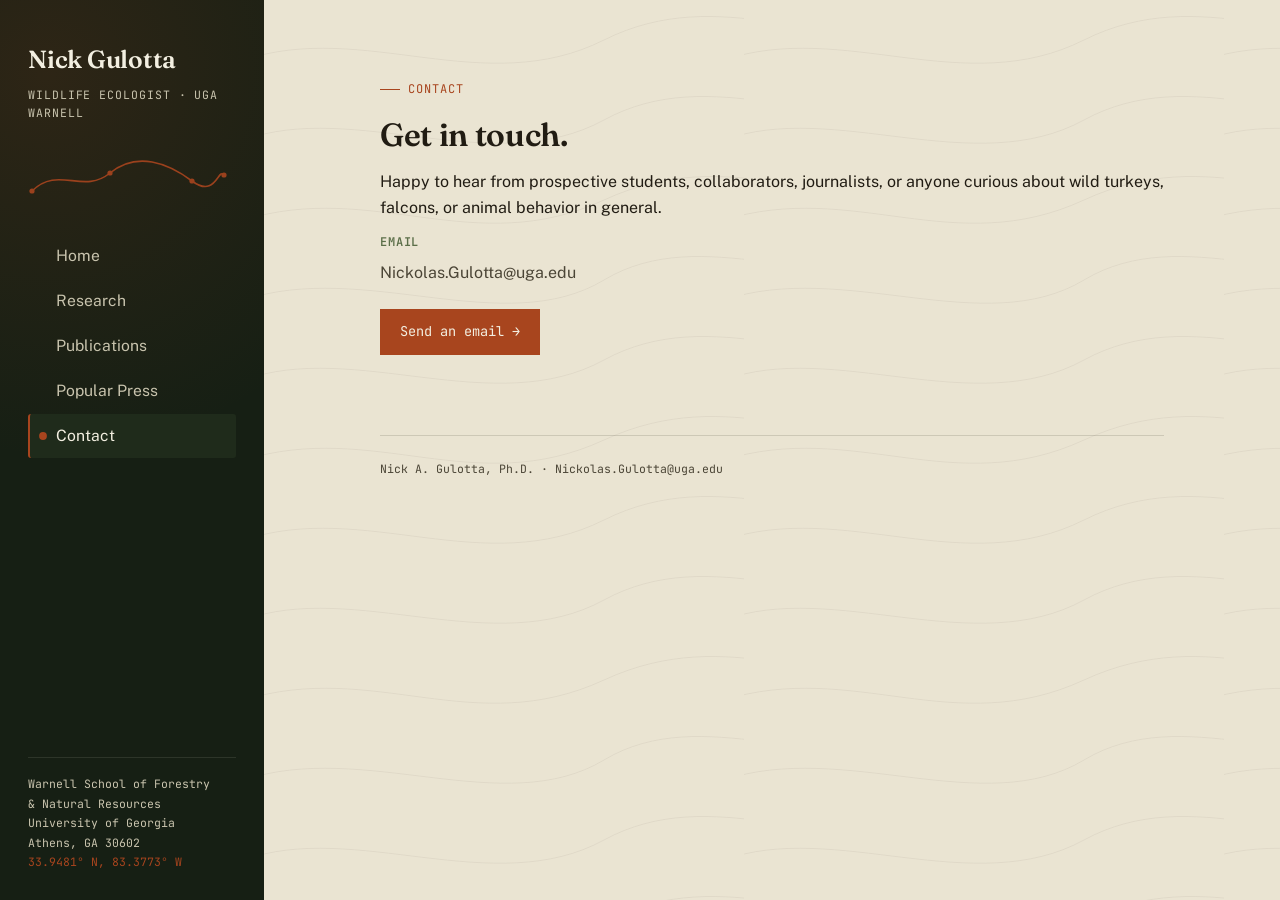
==== contact.html @ 455089d5 "Add files via upload" ====
<!DOCTYPE html>
<html lang="en">
<head>
<meta charset="UTF-8">
<meta name="viewport" content="width=device-width, initial-scale=1.0">
<title>Contact — Nick Gulotta</title>
<link rel="preconnect" href="https://fonts.googleapis.com">
<link rel="preconnect" href="https://fonts.gstatic.com" crossorigin>
<link href="https://fonts.googleapis.com/css2?family=Fraunces:opsz,wght@9..144,400;9..144,500;9..144,600;9..144,700&family=Public+Sans:wght@400;500;600&family=JetBrains+Mono:wght@400;500&display=swap" rel="stylesheet">
<link rel="stylesheet" href="styles.css">
</head>
<body>
<div class="shell">

  <aside class="sidebar">
    <div class="brand">
      <span class="brand-name">Nick Gulotta</span>
      <span class="brand-role">Wildlife Ecologist · UGA Warnell</span>
    </div>
    <button class="nav-toggle" aria-expanded="false">Menu ▾</button>

    <div class="sidebar-track" aria-hidden="true">
      <svg width="200" height="46" viewBox="0 0 200 46" xmlns="http://www.w3.org/2000/svg">
        <path class="track-path" style="stroke-dasharray:220;stroke-dashoffset:220;" d="M4 36 C 30 10, 55 40, 82 18 S 140 8, 164 26 S 190 12, 196 20" stroke="#A8451E" stroke-width="1.4" fill="none" stroke-linecap="round"/>
        <circle class="track-dot" style="animation-delay:.3s" cx="4" cy="36" r="2.6"/>
        <circle class="track-dot" style="animation-delay:.9s" cx="82" cy="18" r="2.6"/>
        <circle class="track-dot" style="animation-delay:1.5s" cx="164" cy="26" r="2.6"/>
        <circle class="track-dot" style="animation-delay:2s" cx="196" cy="20" r="2.6"/>
      </svg>
    </div>

    <nav class="primary-nav" aria-label="Primary">
      <ul>
        <li><a href="index.html"><span class="wp"></span>Home</a></li>
        <li><a href="research.html"><span class="wp"></span>Research</a></li>
        <li><a href="publications.html"><span class="wp"></span>Publications</a></li>
        <li><a href="press.html"><span class="wp"></span>Popular Press</a></li>
        <li><a href="contact.html" class="active"><span class="wp"></span>Contact</a></li>
      </ul>
    </nav>

    <div class="sidebar-foot">
      Warnell School of Forestry<br>&amp; Natural Resources<br>
      University of Georgia<br>
      Athens, GA 30602<br>
      <span class="coord">33.9481° N, 83.3773° W</span>
    </div>
  </aside>

  <main>
    <div class="page">

      <span class="eyebrow">Contact</span>
      <h1>Get in touch.</h1>
      <p class="lede">Happy to hear from prospective students, collaborators, journalists, or anyone curious about wild turkeys, falcons, or animal behavior in general.</p>

      <div class="contact-block">
        <h3>Email</h3>
        <p>Nickolas.Gulotta@uga.edu</p>
        <a class="btn" href="mailto:Nickolas.Gulotta@uga.edu">Send an email →</a>
      </div>

      <footer class="page-foot">
        Nick A. Gulotta, Ph.D. · Nickolas.Gulotta@uga.edu
      </footer>

    </div>
  </main>
</div>
<script src="script.js"></script>
</body>
</html>
---- styles.css ----
/* ============================================================
   Nick A. Gulotta — Wildlife Ecologist
   Design system: field journal + GPS telemetry
   ============================================================ */

:root{
  /* color */
  --pine:        #161F14;   /* sidebar / dark ground */
  --pine-2:      #1F2B1B;   /* hover on dark */
  --pine-line:   rgba(243,239,225,0.10);
  --paper:       #EAE4D2;   /* main content ground */
  --paper-2:     #DED5BB;   /* card ground */
  --paper-3:     #E2DBC5;
  --ink:         #211C13;   /* text on paper */
  --ink-soft:    #4B4536;   /* secondary text on paper */
  --cream:       #F3EFE1;   /* text on dark */
  --cream-soft:  #C9C4AE;   /* secondary text on dark */
  --rust:        #A8451E;   /* primary accent */
  --rust-2:      #8C3717;   /* accent hover / deep */
  --moss:        #5B6E48;   /* secondary accent */
  --line:        rgba(33,28,19,0.14);

  /* type */
  --font-display: "Fraunces", "Iowan Old Style", Georgia, serif;
  --font-body: "Public Sans", -apple-system, BlinkMacSystemFont, "Segoe UI", sans-serif;
  --font-mono: "JetBrains Mono", ui-monospace, "SFMono-Regular", Menlo, monospace;

  --sidebar-w: 264px;

  --contour: url('data:image/svg+xml;utf8,<svg xmlns="http://www.w3.org/2000/svg" width="480" height="480"><g fill="none" stroke="%23211C13" stroke-opacity="0.05" stroke-width="1"><path d="M-20 60 C 100 20, 220 100, 340 40 S 560 60, 640 10"/><path d="M-20 140 C 90 100, 230 180, 340 120 S 560 140, 640 90"/><path d="M-20 220 C 110 180, 210 260, 340 200 S 560 220, 640 170"/><path d="M-20 300 C 100 260, 240 340, 340 280 S 560 300, 640 250"/><path d="M-20 380 C 90 340, 230 420, 340 360 S 560 380, 640 330"/><path d="M-20 460 C 110 420, 210 500, 340 440 S 560 460, 640 410"/></g></svg>');
}

*, *::before, *::after{ box-sizing: border-box; }
html{ scroll-behavior: smooth; }
body{
  margin: 0;
  background: var(--paper);
  color: var(--ink);
  font-family: var(--font-body);
  font-size: 16px;
  line-height: 1.6;
  -webkit-font-smoothing: antialiased;
}
img{ max-width: 100%; display: block; }
a{ color: var(--rust); text-decoration: none; }
a:hover{ color: var(--rust-2); text-decoration: underline; }
a:focus-visible, button:focus-visible{
  outline: 2px solid var(--rust);
  outline-offset: 2px;
}
h1,h2,h3,h4{
  font-family: var(--font-display);
  font-weight: 600;
  color: var(--ink);
  line-height: 1.12;
  margin: 0 0 0.5em;
  letter-spacing: -0.01em;
}
p{ margin: 0 0 1em; }
.mono{ font-family: var(--font-mono); }

/* ---------- layout shell ---------- */
.shell{
  display: grid;
  grid-template-columns: var(--sidebar-w) 1fr;
  min-height: 100vh;
}

/* ---------- sidebar ---------- */
.sidebar{
  background: var(--pine);
  color: var(--cream);
  padding: 40px 28px 28px;
  position: sticky;
  top: 0;
  height: 100vh;
  display: flex;
  flex-direction: column;
  background-image:
    radial-gradient(circle at 18% 8%, rgba(168,69,30,0.16), transparent 45%);
}
.brand{
  display: block;
  margin-bottom: 6px;
}
.brand-name{
  font-family: var(--font-display);
  font-size: 1.55rem;
  font-weight: 600;
  color: var(--cream);
  letter-spacing: -0.01em;
}
.brand-role{
  display: block;
  font-family: var(--font-mono);
  font-size: 0.72rem;
  letter-spacing: 0.08em;
  text-transform: uppercase;
  color: var(--cream-soft);
  margin-top: 6px;
}
.sidebar-track{ margin: 26px 0 8px; opacity: 0.9; }

nav.primary-nav{
  margin-top: 18px;
  flex: 1;
}
nav.primary-nav ul{
  list-style: none;
  margin: 0; padding: 0;
}
nav.primary-nav li + li{ margin-top: 2px; }
nav.primary-nav a{
  display: flex;
  align-items: center;
  gap: 10px;
  color: var(--cream-soft);
  font-size: 0.98rem;
  padding: 9px 10px;
  border-radius: 3px;
  text-decoration: none;
  transition: color .15s ease, background .15s ease, padding-left .15s ease;
  border-left: 2px solid transparent;
}
nav.primary-nav a .wp{
  width: 6px; height: 6px; border-radius: 50%;
  background: transparent;
  flex: none;
  transition: background .15s ease, transform .15s ease;
}
nav.primary-nav a:hover{
  color: var(--cream);
  background: var(--pine-2);
  text-decoration: none;
}
nav.primary-nav a.active{
  color: var(--cream);
  border-left-color: var(--rust);
  background: var(--pine-2);
}
nav.primary-nav a.active .wp{
  background: var(--rust);
  transform: scale(1.3);
}

.sidebar-foot{
  border-top: 1px solid var(--pine-line);
  padding-top: 16px;
  font-family: var(--font-mono);
  font-size: 0.72rem;
  color: var(--cream-soft);
  line-height: 1.7;
}
.sidebar-foot .coord{ color: var(--rust); }

/* mobile nav toggle */
.nav-toggle{ display: none; }

/* ---------- main content ---------- */
main{
  position: relative;
  background-color: var(--paper);
  background-image: var(--contour);
  background-size: 480px 480px;
}
.page{
  max-width: 880px;
  margin: 0 auto;
  padding: 72px 48px 120px;
}
.page.wide{ max-width: 1000px; }

.eyebrow{
  display: inline-flex;
  align-items: center;
  gap: 8px;
  font-family: var(--font-mono);
  font-size: 0.75rem;
  letter-spacing: 0.09em;
  text-transform: uppercase;
  color: var(--rust);
  margin-bottom: 18px;
}
.eyebrow::before{
  content: "";
  width: 20px; height: 1px;
  background: var(--rust);
}

.hero h1{
  font-size: clamp(2.1rem, 3.4vw, 3.15rem);
  max-width: 15ch;
}
.hero .lede{
  font-size: 1.15rem;
  color: var(--ink-soft);
  max-width: 56ch;
  margin-top: 18px;
}

/* stat row */
.stats{
  display: grid;
  grid-template-columns: repeat(3, 1fr);
  gap: 1px;
  background: var(--line);
  border: 1px solid var(--line);
  margin: 48px 0 8px;
}
.stat{
  background: var(--paper);
  padding: 22px 20px;
}
.stat .num{
  font-family: var(--font-display);
  font-size: 2.1rem;
  color: var(--rust);
  display: block;
}
.stat .label{
  font-family: var(--font-mono);
  font-size: 0.72rem;
  text-transform: uppercase;
  letter-spacing: 0.06em;
  color: var(--ink-soft);
}

/* section */
.section{ margin-top: 64px; }
.section-head{
  display: flex;
  align-items: baseline;
  justify-content: space-between;
  gap: 16px;
  border-bottom: 1px solid var(--line);
  padding-bottom: 12px;
  margin-bottom: 28px;
}
.section-head h2{ font-size: 1.5rem; }
.section-head .count{
  font-family: var(--font-mono);
  font-size: 0.78rem;
  color: var(--ink-soft);
}

/* card */
.card{
  background: var(--paper-2);
  border: 1px solid var(--line);
  padding: 26px 28px;
}
.card + .card{ margin-top: 14px; }
.card h3{ font-size: 1.15rem; margin-bottom: 6px; }
.card .meta{
  font-family: var(--font-mono);
  font-size: 0.78rem;
  color: var(--moss);
  margin-bottom: 10px;
}
.card p{ color: var(--ink-soft); margin-bottom: 0; }

.system-grid{
  display: grid;
  gap: 14px;
}

/* publication entries */
.pub{
  display: grid;
  grid-template-columns: 64px 1fr;
  gap: 20px;
  padding: 20px 0;
  border-bottom: 1px solid var(--line);
}
.pub:first-child{ padding-top: 0; }
.pub .year{
  font-family: var(--font-mono);
  color: var(--rust);
  font-size: 0.95rem;
  padding-top: 2px;
}
.pub h3{ font-size: 1.05rem; margin-bottom: 6px; font-family: var(--font-body); font-weight: 600;}
.pub .cite{ color: var(--ink-soft); margin-bottom: 6px; }
.pub .doi{ font-family: var(--font-mono); font-size: 0.82rem; }
.status-tag{
  display: inline-block;
  font-family: var(--font-mono);
  font-size: 0.68rem;
  text-transform: uppercase;
  letter-spacing: 0.05em;
  padding: 3px 8px;
  border: 1px solid var(--moss);
  color: var(--moss);
  margin-top: 6px;
}

/* press list */
.press-item{
  display: flex;
  justify-content: space-between;
  align-items: flex-start;
  gap: 20px;
  padding: 18px 0;
  border-bottom: 1px solid var(--line);
}
.press-item h3{ font-size: 1.02rem; margin-bottom: 4px; font-family: var(--font-body); font-weight: 600;}
.press-item .outlet{
  font-family: var(--font-mono);
  font-size: 0.78rem;
  color: var(--moss);
}
.press-item .yr{
  font-family: var(--font-mono);
  font-size: 0.85rem;
  color: var(--ink-soft);
  white-space: nowrap;
  padding-top: 2px;
}

/* tags */
.tags{ display: flex; flex-wrap: wrap; gap: 8px; margin-top: 6px;}
.tag{
  font-family: var(--font-mono);
  font-size: 0.72rem;
  padding: 4px 10px;
  border: 1px solid var(--line);
  color: var(--ink-soft);
}

/* contact */
.contact-grid{
  display: grid;
  grid-template-columns: 1fr 1fr;
  gap: 40px;
  margin-top: 40px;
}
.contact-block h3{
  font-family: var(--font-mono);
  font-size: 0.75rem;
  text-transform: uppercase;
  letter-spacing: 0.07em;
  color: var(--moss);
  margin-bottom: 10px;
}
.contact-block p{ color: var(--ink-soft); }
.btn{
  display: inline-flex;
  align-items: center;
  gap: 10px;
  background: var(--rust);
  color: var(--cream);
  font-family: var(--font-mono);
  font-size: 0.85rem;
  padding: 12px 20px;
  border: none;
  margin-top: 8px;
}
.btn:hover{ background: var(--rust-2); color: var(--cream); text-decoration:none; }

/* photos */
.figure{ margin: 28px 0 0; }
.figure img{
  width: 100%;
  height: auto;
  filter: saturate(0.92) contrast(1.02);
}
.figure figcaption{
  font-family: var(--font-mono);
  font-size: 0.75rem;
  color: var(--ink-soft);
  padding-top: 8px;
  border-top: 1px solid var(--line);
  margin-top: 8px;
}
.photo-strip{
  display: grid;
  grid-template-columns: repeat(3, 1fr);
  gap: 14px;
  margin: 40px 0 8px;
}
.photo-strip.cols-2{ grid-template-columns: repeat(2, 1fr); }
.photo-strip .ps-item{ overflow: hidden; }
.photo-strip img{
  width: 100%;
  height: 220px;
  object-fit: cover;
  display: block;
  filter: saturate(0.92) contrast(1.02);
  transition: transform .35s ease;
}
.photo-strip .ps-item:hover img{ transform: scale(1.04); }
.photo-strip .ps-cap{
  font-family: var(--font-mono);
  font-size: 0.72rem;
  color: var(--ink-soft);
  padding-top: 8px;
}
.hero-photo{
  margin-top: 40px;
  position: relative;
}
.hero-photo img{
  width: 100%;
  height: min(58vh, 480px);
  object-fit: cover;
  filter: saturate(0.9) contrast(1.03);
}
.hero-photo .hp-cap{
  font-family: var(--font-mono);
  font-size: 0.72rem;
  color: var(--ink-soft);
  padding-top: 8px;
}
@media (max-width: 880px){
  .photo-strip{ grid-template-columns: 1fr 1fr; }
  .photo-strip img{ height: 150px; }
}
@media (max-width: 560px){
  .photo-strip{ grid-template-columns: 1fr; }
}

footer.page-foot{
  border-top: 1px solid var(--line);
  margin-top: 80px;
  padding-top: 24px;
  font-family: var(--font-mono);
  font-size: 0.72rem;
  color: var(--ink-soft);
}

/* GPS track svg */
.track-hero{ margin: 8px 0 0; }
.track-path{
  fill: none;
  stroke: var(--rust);
  stroke-width: 1.6;
  stroke-linecap: round;
  stroke-dasharray: 900;
  stroke-dashoffset: 900;
  animation: draw 2.4s ease forwards .2s;
}
.track-dot{
  fill: var(--rust);
  opacity: 0;
  animation: fadein .4s ease forwards;
}
@keyframes draw{ to{ stroke-dashoffset: 0; } }
@keyframes fadein{ to{ opacity: 1; } }
@media (prefers-reduced-motion: reduce){
  .track-path{ animation: none; stroke-dashoffset: 0; }
  .track-dot{ animation: none; opacity: 1; }
}

/* ---------- responsive ---------- */
@media (max-width: 880px){
  .shell{ grid-template-columns: 1fr; }
  .sidebar{
    position: relative;
    height: auto;
    padding: 20px 24px;
    flex-direction: row;
    align-items: center;
    flex-wrap: wrap;
  }
  .brand{ flex: 1; margin-bottom:0; }
  .sidebar-track, .sidebar-foot{ display: none; }
  .nav-toggle{
    display: inline-flex;
    background: none;
    border: 1px solid var(--pine-line);
    color: var(--cream);
    font-family: var(--font-mono);
    font-size: 0.72rem;
    padding: 8px 12px;
    cursor: pointer;
  }
  nav.primary-nav{
    flex-basis: 100%;
    margin-top: 16px;
    max-height: 0;
    overflow: hidden;
    transition: max-height .25s ease;
  }
  nav.primary-nav.open{ max-height: 400px; }
  .page{ padding: 48px 22px 80px; }
  .stats{ grid-template-columns: 1fr; }
  .contact-grid{ grid-template-columns: 1fr; }
  .pub{ grid-template-columns: 1fr; gap: 4px; }
}
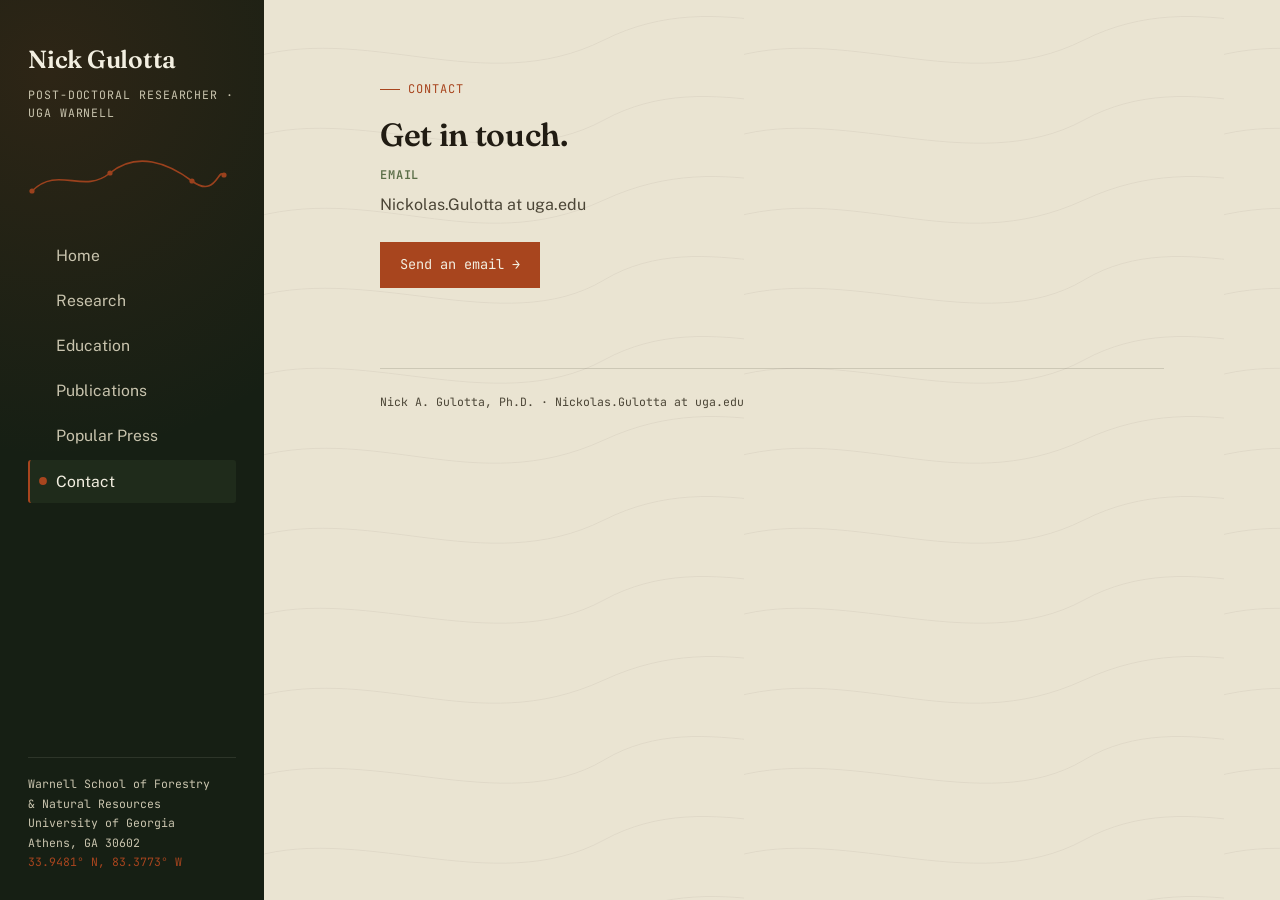
==== commit 7c010530: "Add files via upload" ====
--- a/contact.html
+++ b/contact.html
@@ -15,7 +15,7 @@
   <aside class="sidebar">
     <div class="brand">
       <span class="brand-name">Nick Gulotta</span>
-      <span class="brand-role">Wildlife Ecologist · UGA Warnell</span>
+      <span class="brand-role">Post-Doctoral Researcher · UGA Warnell</span>
     </div>
     <button class="nav-toggle" aria-expanded="false">Menu ▾</button>
 
@@ -33,6 +33,7 @@
       <ul>
         <li><a href="index.html"><span class="wp"></span>Home</a></li>
         <li><a href="research.html"><span class="wp"></span>Research</a></li>
+        <li><a href="education.html"><span class="wp"></span>Education</a></li>
         <li><a href="publications.html"><span class="wp"></span>Publications</a></li>
         <li><a href="press.html"><span class="wp"></span>Popular Press</a></li>
         <li><a href="contact.html" class="active"><span class="wp"></span>Contact</a></li>
@@ -52,16 +53,15 @@
 
       <span class="eyebrow">Contact</span>
       <h1>Get in touch.</h1>
-      <p class="lede">Happy to hear from prospective students, collaborators, journalists, or anyone curious about wild turkeys, falcons, or animal behavior in general.</p>
 
       <div class="contact-block">
         <h3>Email</h3>
-        <p>Nickolas.Gulotta@uga.edu</p>
+        <p>Nickolas.Gulotta at uga.edu</p>
         <a class="btn" href="mailto:Nickolas.Gulotta@uga.edu">Send an email →</a>
       </div>
 
       <footer class="page-foot">
-        Nick A. Gulotta, Ph.D. · Nickolas.Gulotta@uga.edu
+        Nick A. Gulotta, Ph.D. · Nickolas.Gulotta at uga.edu
       </footer>
 
     </div>
--- a/styles.css
+++ b/styles.css
@@ -357,6 +357,72 @@
 }
 .btn:hover{ background: var(--rust-2); color: var(--cream); text-decoration:none; }
 
+/* diagrams / conceptual figures (no photo color treatment) */
+.diagram-strip{
+  display: grid;
+  grid-template-columns: repeat(3, 1fr);
+  gap: 16px;
+  margin: 40px 0 8px;
+}
+.diagram-strip .d-item{
+  background: #fff;
+  border: 1px solid var(--line);
+  padding: 10px;
+}
+.diagram-strip img{
+  width: 100%;
+  height: auto;
+  display: block;
+}
+.diagram-strip .d-cap{
+  font-family: var(--font-mono);
+  font-size: 0.72rem;
+  color: var(--ink-soft);
+  padding: 10px 2px 0;
+}
+.figure.diagram img{
+  filter: none;
+  background: #fff;
+  border: 1px solid var(--line);
+  padding: 10px;
+}
+@media (max-width: 880px){
+  .diagram-strip{ grid-template-columns: 1fr; }
+}
+
+/* card with photo, used on home "what I work on" grid */
+.card.with-photo{ padding: 0; overflow: hidden; }
+.card.with-photo img{
+  width: 100%;
+  height: 280px;
+  object-fit: cover;
+  object-position: center 14%;
+  display: block;
+  filter: saturate(0.92) contrast(1.02);
+}
+.card.with-photo img.no-filter{
+  filter: none;
+  object-fit: contain;
+  object-position: center;
+  background: #fff;
+  height: 280px;
+  padding: 10px;
+}
+.card.with-photo .card-body{ padding: 22px 24px; }
+
+/* journal cover art */
+.cover-art{
+  margin: 32px 0 8px;
+  display: inline-block;
+}
+.cover-art img{
+  width: 220px;
+  height: auto;
+  display: block;
+  border: 1px solid var(--line);
+  box-shadow: 6px 6px 0 var(--paper-2), 6px 6px 0 1px var(--line);
+}
+
 /* photos */
 .figure{ margin: 28px 0 0; }
 .figure img{
@@ -380,10 +446,18 @@
 }
 .photo-strip.cols-2{ grid-template-columns: repeat(2, 1fr); }
 .photo-strip .ps-item{ overflow: hidden; }
+.photo-strip img.no-filter{
+  filter: none;
+  object-fit: contain;
+  object-position: center;
+  background: #fff;
+  padding: 10px;
+}
 .photo-strip img{
   width: 100%;
-  height: 220px;
+  height: 280px;
   object-fit: cover;
+  object-position: center 20%;
   display: block;
   filter: saturate(0.92) contrast(1.02);
   transition: transform .35s ease;
@@ -413,7 +487,7 @@
 }
 @media (max-width: 880px){
   .photo-strip{ grid-template-columns: 1fr 1fr; }
-  .photo-strip img{ height: 150px; }
+  .photo-strip img{ height: 200px; }
 }
 @media (max-width: 560px){
   .photo-strip{ grid-template-columns: 1fr; }
